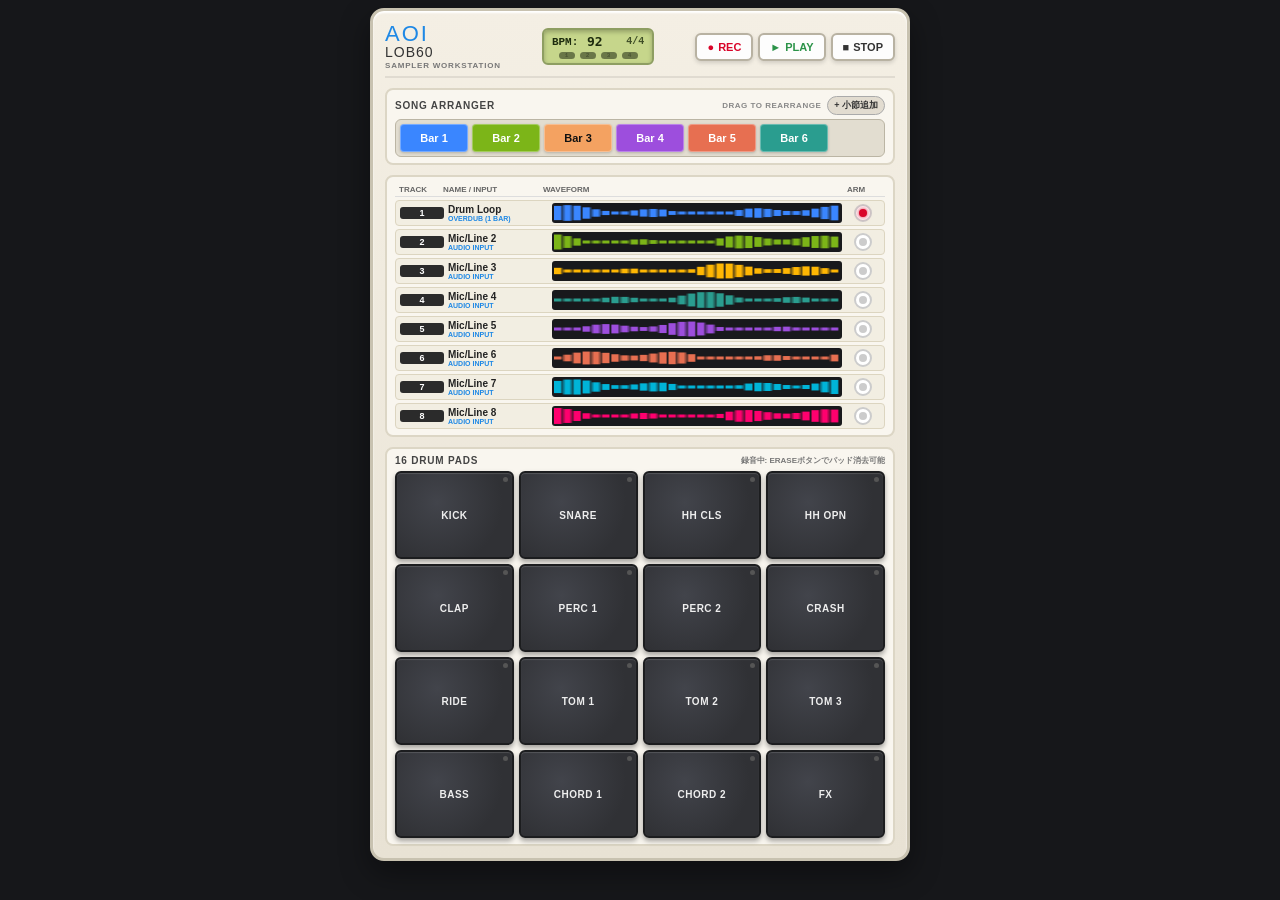
==== index.html @ dfa98d3d "Initial release of AOI LOB60 Sampler Workstation PWA" ====
<!DOCTYPE html>
<html lang="ja">
<head>
  <meta charset="UTF-8">
  <meta name="viewport" content="width=device-width, initial-scale=1.0, maximum-scale=1.0, user-scalable=no">
  <title>AOI LOB60 - Sampler Workstation</title>
    <link rel="manifest" href="manifest.json">
  <link rel="apple-touch-icon" href="icon-192.png">
  <meta name="apple-mobile-web-app-capable" content="yes">
  <meta name="apple-mobile-web-app-status-bar-style" content="black-translucent">
  <meta name="apple-mobile-web-app-title" content="LOB60">
  <meta name="theme-color" content="#ece7db">
  <link rel="stylesheet" href="style.css">
</head>
<body>
  <div class="lob-chassis">
    <!-- Header: Branding, LCD Metronome, Transport -->
    <header class="lob-header">
      <div class="brand-group">
        <div class="brand-aoi">AOI</div>
        <div class="model-lob60">LOB60</div>
        <div class="brand-sub">SAMPLER WORKSTATION</div>
      </div>

      <!-- LCD with BPM & Visual LED Metronome -->
      <div class="lcd-box">
        <div class="lcd-top-row">
          <span class="lcd-bpm-label">BPM:</span>
          <input type="number" id="bpm-input" value="92" min="50" max="220" class="lcd-bpm-input">
          <span class="lcd-time">4/4</span>
        </div>
        <div class="led-metronome">
          <div class="metro-led" id="led-1">1</div>
          <div class="metro-led" id="led-2">2</div>
          <div class="metro-led" id="led-3">3</div>
          <div class="metro-led" id="led-4">4</div>
        </div>
      </div>

      <!-- Transport: REC / ERASE, PLAY, STOP -->
      <div class="transport-group">
        <button id="btn-rec-erase" class="btn-transport btn-rec" title="録音 / 消去">
          <span id="rec-dot" class="rec-dot">●</span>
          <span id="rec-label">REC</span>
        </button>
        <button id="btn-play" class="btn-transport btn-play">
          <span class="icon">►</span> PLAY
        </button>
        <button id="btn-stop" class="btn-transport btn-stop">
          <span class="icon">■</span> STOP
        </button>
      </div>
    </header>

    <!-- 1. Song Arranger (SINGLE Horizontal Measure Bar) -->
    <section class="section-box arranger-box">
      <div class="section-header">
        <span class="section-title">SONG ARRANGER</span>
        <div class="arranger-tools">
          <span class="drag-hint">DRAG TO REARRANGE</span>
          <button id="btn-add-bar" class="btn-pill">+ 小節追加</button>
        </div>
      </div>
      <!-- Single Horizontal Row of Measure Blocks -->
      <div id="bars-timeline" class="bars-timeline">
        <!-- Rendered by app.js: [Bar 1] [Bar 2] [Bar 3]... -->
      </div>
    </section>

    <!-- 2. 8 Tracks List -->
    <section class="section-box tracks-box">
      <div class="tracks-header-row">
        <span>TRACK</span>
        <span>NAME / INPUT</span>
        <span>WAVEFORM</span>
        <span>ARM</span>
      </div>
      <div id="tracks-list" class="tracks-list">
        <!-- Track 1: Drum Loop (1 Bar Overdub) -->
        <!-- Tracks 2-8: Mic/Line Input Tracks with Waveforms -->
      </div>
    </section>

    <!-- 3. 16 Drum Pads (Restored 4x4 Matrix) -->
    <section class="pads-section">
      <div class="pads-header">
        <span class="pads-title">16 DRUM PADS</span>
        <span id="erase-mode-hint" class="erase-hint">録音中: ERASEボタンでパッド消去可能</span>
      </div>
      <div id="pads-grid" class="pads-grid">
        <!-- 4x4 Matrix of 16 MPC Pads rendered by app.js -->
      </div>
    </section>
  </div>

  <script src="synth.js"></script>
  <script src="app.js"></script>

  <script>
    if ('serviceWorker' in navigator) {
      navigator.serviceWorker.register('./sw.js').catch(() => {});
    }
  </script>
</body>
</html>
---- style.css ----
/* AOI LOB60 Sampler Workstation with Erase & 16 Pads */

:root {
  --chassis-bg: #ece7db;
  --chassis-border: #c8c2b0;
  --panel-bg: #f9f6ef;
  --panel-border: #dcd6c5;
  --lcd-bg: #c6d68b;
  --lcd-text: #1d2b0e;
  --accent-blue: #1e88e5;
  --accent-red: #d90429;
  --accent-orange: #f77f00;
  --accent-green: #2b9348;
}

* {
  box-sizing: border-box;
  margin: 0;
  padding: 0;
  user-select: none;
  -webkit-user-select: none;
}

body {
  background: var(--pickle-surface-page, #16171a);
  color: #2b2b2b;
  font-family: -apple-system, BlinkMacSystemFont, "Segoe UI", Roboto, sans-serif;
  display: flex;
  justify-content: center;
  align-items: flex-start;
  min-height: 100vh;
  padding: 8px;
}

/* Chassis */
.lob-chassis {
  background: linear-gradient(180deg, #f4efe4 0%, #e8e2d4 100%);
  border: 3px solid var(--chassis-border);
  border-radius: 14px;
  box-shadow: 0 12px 30px rgba(0, 0, 0, 0.4), inset 0 2px 2px #fff;
  width: 100%;
  max-width: 540px;
  padding: 12px;
  display: flex;
  flex-direction: column;
  gap: 10px;
}

/* Header */
.lob-header {
  display: flex;
  justify-content: space-between;
  align-items: center;
  gap: 8px;
  padding-bottom: 6px;
  border-bottom: 2px solid rgba(0, 0, 0, 0.08);
}

.brand-group {
  display: flex;
  flex-direction: column;
}

.brand-aoi {
  font-family: 'Arial Black', Impact, sans-serif;
  font-size: 22px;
  line-height: 1;
  color: var(--accent-blue);
  letter-spacing: 2px;
}

.model-lob60 {
  font-family: 'Arial Black', sans-serif;
  font-size: 14px;
  color: #333;
  line-height: 1.1;
  letter-spacing: 1px;
}

.brand-sub {
  font-size: 8px;
  font-weight: 800;
  color: #777;
  letter-spacing: 0.8px;
  margin-top: 1px;
}

/* LCD Display & Visual Metronome */
.lcd-box {
  background: var(--lcd-bg);
  border: 2px solid #8e9e62;
  border-radius: 6px;
  box-shadow: inset 0 2px 4px rgba(0,0,0,0.25);
  padding: 4px 8px;
  font-family: 'Courier New', Courier, monospace;
  color: var(--lcd-text);
  font-weight: 900;
  display: flex;
  flex-direction: column;
  align-items: center;
  gap: 3px;
}

.lcd-top-row {
  display: flex;
  align-items: center;
  gap: 4px;
}

.lcd-bpm-label {
  font-size: 11px;
}

.lcd-bpm-input {
  background: transparent;
  border: none;
  font-family: monospace;
  font-size: 13px;
  font-weight: 900;
  color: var(--lcd-text);
  width: 40px;
  text-align: center;
}

.lcd-time {
  font-size: 10px;
  opacity: 0.8;
}

/* 4-Beat LED Metronome */
.led-metronome {
  display: flex;
  gap: 5px;
}

.metro-led {
  width: 16px;
  height: 7px;
  background: #6a7748;
  border-radius: 4px;
  font-size: 6px;
  color: #4a5433;
  display: flex;
  align-items: center;
  justify-content: center;
  transition: background 0.05s, box-shadow 0.05s;
}

.metro-led.flash {
  background: #00ff66 !important;
  color: #000;
  box-shadow: 0 0 8px #00ff66;
}

/* Transport */
.transport-group {
  display: flex;
  gap: 5px;
}

.btn-transport {
  background: #fdfdfd;
  border: 2px solid #b8b2a2;
  border-radius: 6px;
  padding: 6px 10px;
  font-size: 11px;
  font-weight: 900;
  cursor: pointer;
  box-shadow: 0 2px 4px rgba(0,0,0,0.15);
  display: flex;
  align-items: center;
  gap: 4px;
  color: #333;
  transition: all 0.08s;
}

.btn-transport:active {
  transform: translateY(2px);
}

/* Rec Button / Erase Mode */
.btn-rec {
  color: var(--accent-red);
}

.rec-dot {
  color: var(--accent-red);
}

/* When Recording is active, button turns ORANGE ERASE */
.btn-rec.erase-mode {
  background: var(--accent-orange) !important;
  color: #fff !important;
  border-color: #d66800 !important;
  box-shadow: 0 0 10px rgba(247, 127, 0, 0.8) !important;
}

.btn-rec.erase-mode .rec-dot {
  color: #fff;
  animation: blink-dot 0.6s infinite alternate;
}

@keyframes blink-dot {
  from { opacity: 0.3; }
  to { opacity: 1; }
}

.btn-play {
  color: var(--accent-green);
}

.btn-play.active {
  background: var(--accent-green);
  color: #fff;
  border-color: #1b6330;
  box-shadow: 0 0 8px rgba(43, 147, 72, 0.6);
}

.btn-stop {
  color: #333;
}

/* Section Box */
.section-box {
  background: var(--panel-bg);
  border: 2px solid var(--panel-border);
  border-radius: 8px;
  padding: 6px 8px;
}

.section-header {
  display: flex;
  justify-content: space-between;
  align-items: center;
  margin-bottom: 4px;
}

.section-title {
  font-size: 10px;
  font-weight: 900;
  color: #444;
  letter-spacing: 0.8px;
}

.arranger-tools {
  display: flex;
  align-items: center;
  gap: 6px;
}

.drag-hint {
  font-size: 8px;
  font-weight: 800;
  color: #888;
  letter-spacing: 0.5px;
}

.btn-pill {
  background: #e2dcd0;
  border: 1px solid #aaa;
  border-radius: 12px;
  font-size: 9px;
  font-weight: bold;
  padding: 2px 6px;
  cursor: pointer;
  color: #333;
}

/* 1. Song Arranger (Single Horizontal Bar) */
.bars-timeline {
  display: flex;
  gap: 4px;
  background: #e2ddd0;
  border: 1px solid #bbb5a4;
  border-radius: 6px;
  padding: 4px;
  overflow-x: auto;
  min-height: 38px;
  align-items: center;
}

.bar-pill {
  flex: 0 0 68px;
  height: 28px;
  background: #333;
  color: #fff;
  border-radius: 4px;
  display: flex;
  align-items: center;
  justify-content: center;
  font-size: 11px;
  font-weight: 800;
  cursor: grab;
  box-shadow: 0 1px 3px rgba(0,0,0,0.2);
  border: 1px solid rgba(255,255,255,0.3);
  transition: transform 0.1s, border-color 0.1s;
}

.bar-pill.active-playing {
  border-color: #1dfc88;
  box-shadow: 0 0 8px #1dfc88;
  transform: scale(1.05);
}

.bar-pill.dragging {
  opacity: 0.4;
}

.bar-pill.drag-over {
  border-color: #1e88e5;
  transform: translateY(-2px);
}

.bar-p-0 { background: #3a86ff; }
.bar-p-1 { background: #7cb518; }
.bar-p-2 { background: #f4a261; color: #111; }
.bar-p-3 { background: #9d4edd; }
.bar-p-4 { background: #e76f51; }
.bar-p-5 { background: #2a9d8f; }

/* 2. Tracks List */
.tracks-header-row {
  display: grid;
  grid-template-columns: 44px 100px 1fr 34px;
  font-size: 8px;
  font-weight: 900;
  color: #666;
  padding: 2px 4px;
  border-bottom: 1px solid #ddd;
  margin-bottom: 3px;
}

.tracks-list {
  display: flex;
  flex-direction: column;
  gap: 3px;
}

.track-row {
  display: grid;
  grid-template-columns: 44px 100px 1fr 34px;
  align-items: center;
  background: #f2eee2;
  border: 1px solid #dcd5c0;
  border-radius: 4px;
  padding: 2px 4px;
  gap: 4px;
}

.track-id-badge {
  background: #2b2b2b;
  color: #fff;
  font-size: 9px;
  font-weight: 900;
  border-radius: 3px;
  padding: 1px 4px;
  text-align: center;
}

.track-name-box {
  display: flex;
  flex-direction: column;
}

.track-name-text {
  font-size: 10px;
  font-weight: 800;
  color: #222;
}

.track-tag-text {
  font-size: 7px;
  font-weight: 700;
  color: #1e88e5;
}

.track-waveform-box {
  background: #18191c;
  border-radius: 3px;
  height: 20px;
  display: flex;
  align-items: center;
  padding: 0 2px;
  overflow: hidden;
}

.waveform-canvas {
  width: 100%;
  height: 100%;
}

.btn-arm {
  width: 18px;
  height: 18px;
  border-radius: 50%;
  background: #fff;
  border: 2px solid #ccc;
  display: flex;
  align-items: center;
  justify-content: center;
  cursor: pointer;
  margin: 0 auto;
}

.arm-dot {
  width: 8px;
  height: 8px;
  border-radius: 50%;
  background: #ccc;
}

.btn-arm.armed .arm-dot {
  background: var(--accent-red);
  box-shadow: 0 0 5px var(--accent-red);
}

/* 3. 16 Drum Pads (4x4 Matrix) */
.pads-section {
  background: var(--panel-bg);
  border: 2px solid var(--panel-border);
  border-radius: 8px;
  padding: 6px 8px;
}

.pads-header {
  display: flex;
  justify-content: space-between;
  align-items: center;
  margin-bottom: 5px;
}

.pads-title {
  font-size: 10px;
  font-weight: 900;
  color: #444;
  letter-spacing: 0.8px;
}

.erase-hint {
  font-size: 8px;
  font-weight: 700;
  color: #777;
}

.pads-grid {
  display: grid;
  grid-template-columns: repeat(4, 1fr);
  gap: 5px;
}

.mpc-pad {
  aspect-ratio: 1.35;
  background: radial-gradient(circle at 35% 35%, #42444b 0%, #303135 70%);
  border: 2px solid #1c1d1f;
  border-radius: 6px;
  box-shadow: 0 3px 5px rgba(0,0,0,0.35), inset 0 1px 1px rgba(255,255,255,0.15);
  display: flex;
  flex-direction: column;
  justify-content: center;
  align-items: center;
  position: relative;
  cursor: pointer;
  color: #eee;
  transition: transform 0.05s, box-shadow 0.05s;
}

.mpc-pad:active, .mpc-pad.pressed {
  transform: translateY(1px) scale(0.97);
  background: #25262a;
}

.pad-led {
  position: absolute;
  top: 4px;
  right: 4px;
  width: 5px;
  height: 5px;
  border-radius: 50%;
  background: #555;
}

.mpc-pad.lit .pad-led {
  background: #00ff66;
  box-shadow: 0 0 5px #00ff66;
}

.mpc-pad.erased {
  border-color: var(--accent-orange);
  box-shadow: 0 0 8px var(--accent-orange);
}

.pad-label {
  font-size: 10px;
  font-weight: 900;
  letter-spacing: 0.5px;
}
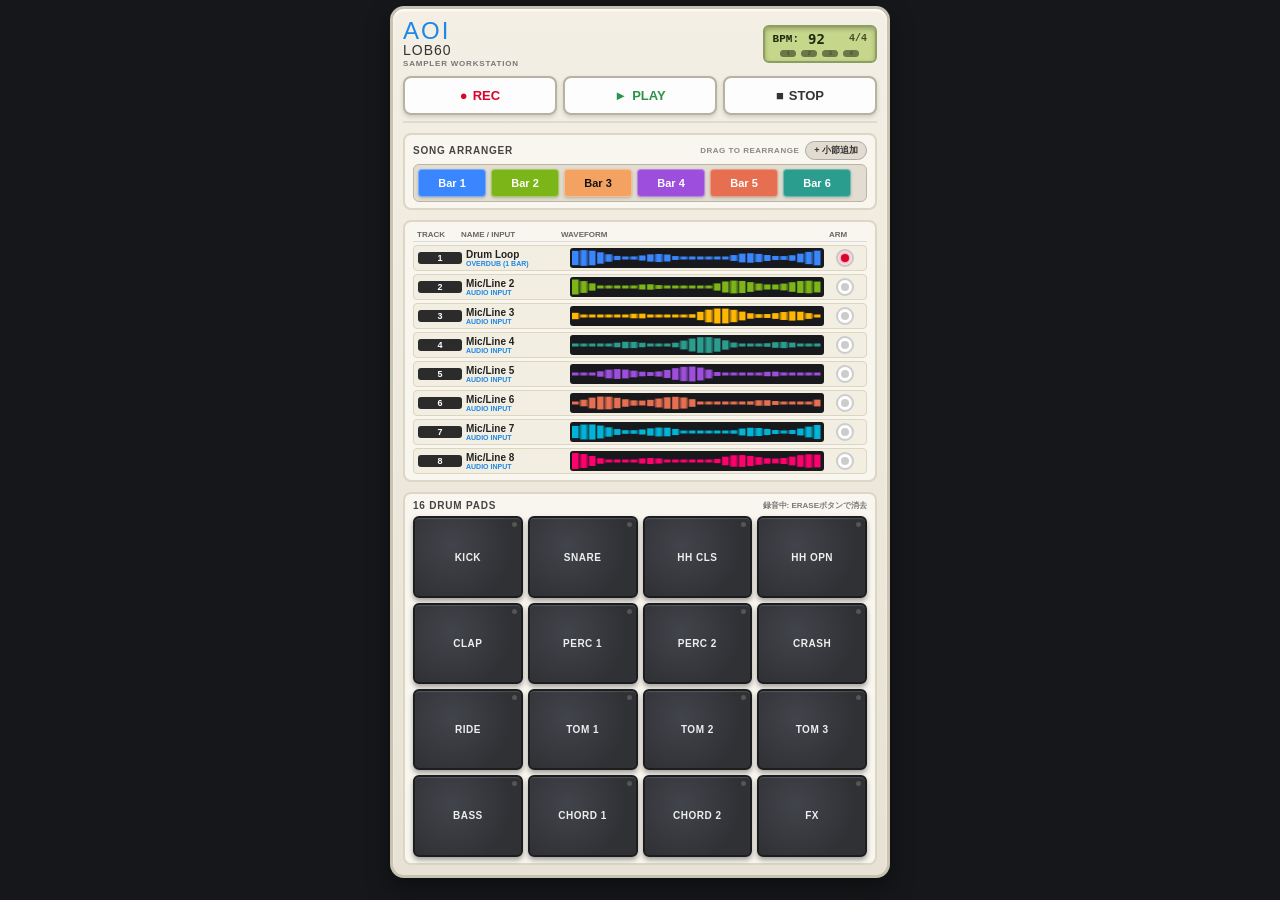
==== commit 7a396013: "Fix header layout for mobile: move transport buttons to full-width row" ====
--- a/index.html
+++ b/index.html
@@ -2,9 +2,9 @@
 <html lang="ja">
 <head>
   <meta charset="UTF-8">
-  <meta name="viewport" content="width=device-width, initial-scale=1.0, maximum-scale=1.0, user-scalable=no">
+  <meta name="viewport" content="width=device-width, initial-scale=1.0, maximum-scale=1.0, user-scalable=no, viewport-fit=cover">
   <title>AOI LOB60 - Sampler Workstation</title>
-    <link rel="manifest" href="manifest.json">
+  <link rel="manifest" href="manifest.json">
   <link rel="apple-touch-icon" href="icon-192.png">
   <meta name="apple-mobile-web-app-capable" content="yes">
   <meta name="apple-mobile-web-app-status-bar-style" content="black-translucent">
@@ -16,28 +16,30 @@
   <div class="lob-chassis">
     <!-- Header: Branding, LCD Metronome, Transport -->
     <header class="lob-header">
-      <div class="brand-group">
-        <div class="brand-aoi">AOI</div>
-        <div class="model-lob60">LOB60</div>
-        <div class="brand-sub">SAMPLER WORKSTATION</div>
-      </div>
+      <!-- Top Row: Brand & LCD Metronome -->
+      <div class="header-top">
+        <div class="brand-group">
+          <div class="brand-aoi">AOI</div>
+          <div class="model-lob60">LOB60</div>
+          <div class="brand-sub">SAMPLER WORKSTATION</div>
+        </div>
 
-      <!-- LCD with BPM & Visual LED Metronome -->
-      <div class="lcd-box">
-        <div class="lcd-top-row">
-          <span class="lcd-bpm-label">BPM:</span>
-          <input type="number" id="bpm-input" value="92" min="50" max="220" class="lcd-bpm-input">
-          <span class="lcd-time">4/4</span>
-        </div>
-        <div class="led-metronome">
-          <div class="metro-led" id="led-1">1</div>
-          <div class="metro-led" id="led-2">2</div>
-          <div class="metro-led" id="led-3">3</div>
-          <div class="metro-led" id="led-4">4</div>
+        <div class="lcd-box">
+          <div class="lcd-top-row">
+            <span class="lcd-bpm-label">BPM:</span>
+            <input type="number" id="bpm-input" value="92" min="50" max="220" class="lcd-bpm-input">
+            <span class="lcd-time">4/4</span>
+          </div>
+          <div class="led-metronome">
+            <div class="metro-led" id="led-1">1</div>
+            <div class="metro-led" id="led-2">2</div>
+            <div class="metro-led" id="led-3">3</div>
+            <div class="metro-led" id="led-4">4</div>
+          </div>
         </div>
       </div>
 
-      <!-- Transport: REC / ERASE, PLAY, STOP -->
+      <!-- Transport Row: REC/ERASE, PLAY, STOP (Full width, responsive) -->
       <div class="transport-group">
         <button id="btn-rec-erase" class="btn-transport btn-rec" title="録音 / 消去">
           <span id="rec-dot" class="rec-dot">●</span>
@@ -85,7 +87,7 @@
     <section class="pads-section">
       <div class="pads-header">
         <span class="pads-title">16 DRUM PADS</span>
-        <span id="erase-mode-hint" class="erase-hint">録音中: ERASEボタンでパッド消去可能</span>
+        <span id="erase-mode-hint" class="erase-hint">録音中: ERASEボタンで消去</span>
       </div>
       <div id="pads-grid" class="pads-grid">
         <!-- 4x4 Matrix of 16 MPC Pads rendered by app.js -->
--- a/style.css
+++ b/style.css
@@ -1,4 +1,4 @@
-/* AOI LOB60 Sampler Workstation with Erase & 16 Pads */
+/* AOI LOB60 Sampler Workstation Stylesheet - Fully Mobile Responsive */
 
 :root {
   --chassis-bg: #ece7db;
@@ -19,6 +19,7 @@
   padding: 0;
   user-select: none;
   -webkit-user-select: none;
+  -webkit-tap-highlight-color: transparent;
 }
 
 body {
@@ -29,7 +30,9 @@
   justify-content: center;
   align-items: flex-start;
   min-height: 100vh;
-  padding: 8px;
+  padding: 6px;
+  overflow-x: hidden;
+  width: 100%;
 }
 
 /* Chassis */
@@ -37,23 +40,31 @@
   background: linear-gradient(180deg, #f4efe4 0%, #e8e2d4 100%);
   border: 3px solid var(--chassis-border);
   border-radius: 14px;
-  box-shadow: 0 12px 30px rgba(0, 0, 0, 0.4), inset 0 2px 2px #fff;
-  width: 100%;
-  max-width: 540px;
-  padding: 12px;
+  box-shadow: 0 10px 24px rgba(0, 0, 0, 0.4), inset 0 2px 2px #fff;
+  width: 100%;
+  max-width: 500px;
+  padding: 10px;
   display: flex;
   flex-direction: column;
   gap: 10px;
+  overflow: hidden;
 }
 
 /* Header */
 .lob-header {
   display: flex;
-  justify-content: space-between;
-  align-items: center;
+  flex-direction: column;
   gap: 8px;
   padding-bottom: 6px;
   border-bottom: 2px solid rgba(0, 0, 0, 0.08);
+  width: 100%;
+}
+
+.header-top {
+  display: flex;
+  justify-content: space-between;
+  align-items: center;
+  width: 100%;
 }
 
 .brand-group {
@@ -63,7 +74,7 @@
 
 .brand-aoi {
   font-family: 'Arial Black', Impact, sans-serif;
-  font-size: 22px;
+  font-size: 24px;
   line-height: 1;
   color: var(--accent-blue);
   letter-spacing: 2px;
@@ -115,10 +126,10 @@
   background: transparent;
   border: none;
   font-family: monospace;
-  font-size: 13px;
+  font-size: 14px;
   font-weight: 900;
   color: var(--lcd-text);
-  width: 40px;
+  width: 42px;
   text-align: center;
 }
 
@@ -152,24 +163,28 @@
   box-shadow: 0 0 8px #00ff66;
 }
 
-/* Transport */
+/* Transport Row (Full width, 3 equal buttons) */
 .transport-group {
   display: flex;
-  gap: 5px;
+  width: 100%;
+  gap: 6px;
 }
 
 .btn-transport {
+  flex: 1;
+  min-width: 0;
   background: #fdfdfd;
   border: 2px solid #b8b2a2;
-  border-radius: 6px;
-  padding: 6px 10px;
-  font-size: 11px;
+  border-radius: 8px;
+  padding: 10px 4px;
+  font-size: 13px;
   font-weight: 900;
   cursor: pointer;
   box-shadow: 0 2px 4px rgba(0,0,0,0.15);
   display: flex;
-  align-items: center;
-  gap: 4px;
+  justify-content: center;
+  align-items: center;
+  gap: 5px;
   color: #333;
   transition: all 0.08s;
 }
@@ -178,7 +193,6 @@
   transform: translateY(2px);
 }
 
-/* Rec Button / Erase Mode */
 .btn-rec {
   color: var(--accent-red);
 }
@@ -187,7 +201,6 @@
   color: var(--accent-red);
 }
 
-/* When Recording is active, button turns ORANGE ERASE */
 .btn-rec.erase-mode {
   background: var(--accent-orange) !important;
   color: #fff !important;
@@ -226,6 +239,7 @@
   border: 2px solid var(--panel-border);
   border-radius: 8px;
   padding: 6px 8px;
+  width: 100%;
 }
 
 .section-header {
@@ -233,6 +247,8 @@
   justify-content: space-between;
   align-items: center;
   margin-bottom: 4px;
+  flex-wrap: wrap;
+  gap: 4px;
 }
 
 .section-title {
@@ -261,7 +277,7 @@
   border-radius: 12px;
   font-size: 9px;
   font-weight: bold;
-  padding: 2px 6px;
+  padding: 2px 8px;
   cursor: pointer;
   color: #333;
 }
@@ -269,7 +285,7 @@
 /* 1. Song Arranger (Single Horizontal Bar) */
 .bars-timeline {
   display: flex;
-  gap: 4px;
+  gap: 5px;
   background: #e2ddd0;
   border: 1px solid #bbb5a4;
   border-radius: 6px;
@@ -277,6 +293,7 @@
   overflow-x: auto;
   min-height: 38px;
   align-items: center;
+  width: 100%;
 }
 
 .bar-pill {
@@ -302,15 +319,6 @@
   transform: scale(1.05);
 }
 
-.bar-pill.dragging {
-  opacity: 0.4;
-}
-
-.bar-pill.drag-over {
-  border-color: #1e88e5;
-  transform: translateY(-2px);
-}
-
 .bar-p-0 { background: #3a86ff; }
 .bar-p-1 { background: #7cb518; }
 .bar-p-2 { background: #f4a261; color: #111; }
@@ -334,6 +342,7 @@
   display: flex;
   flex-direction: column;
   gap: 3px;
+  width: 100%;
 }
 
 .track-row {
@@ -420,6 +429,7 @@
   border: 2px solid var(--panel-border);
   border-radius: 8px;
   padding: 6px 8px;
+  width: 100%;
 }
 
 .pads-header {
@@ -446,6 +456,7 @@
   display: grid;
   grid-template-columns: repeat(4, 1fr);
   gap: 5px;
+  width: 100%;
 }
 
 .mpc-pad {
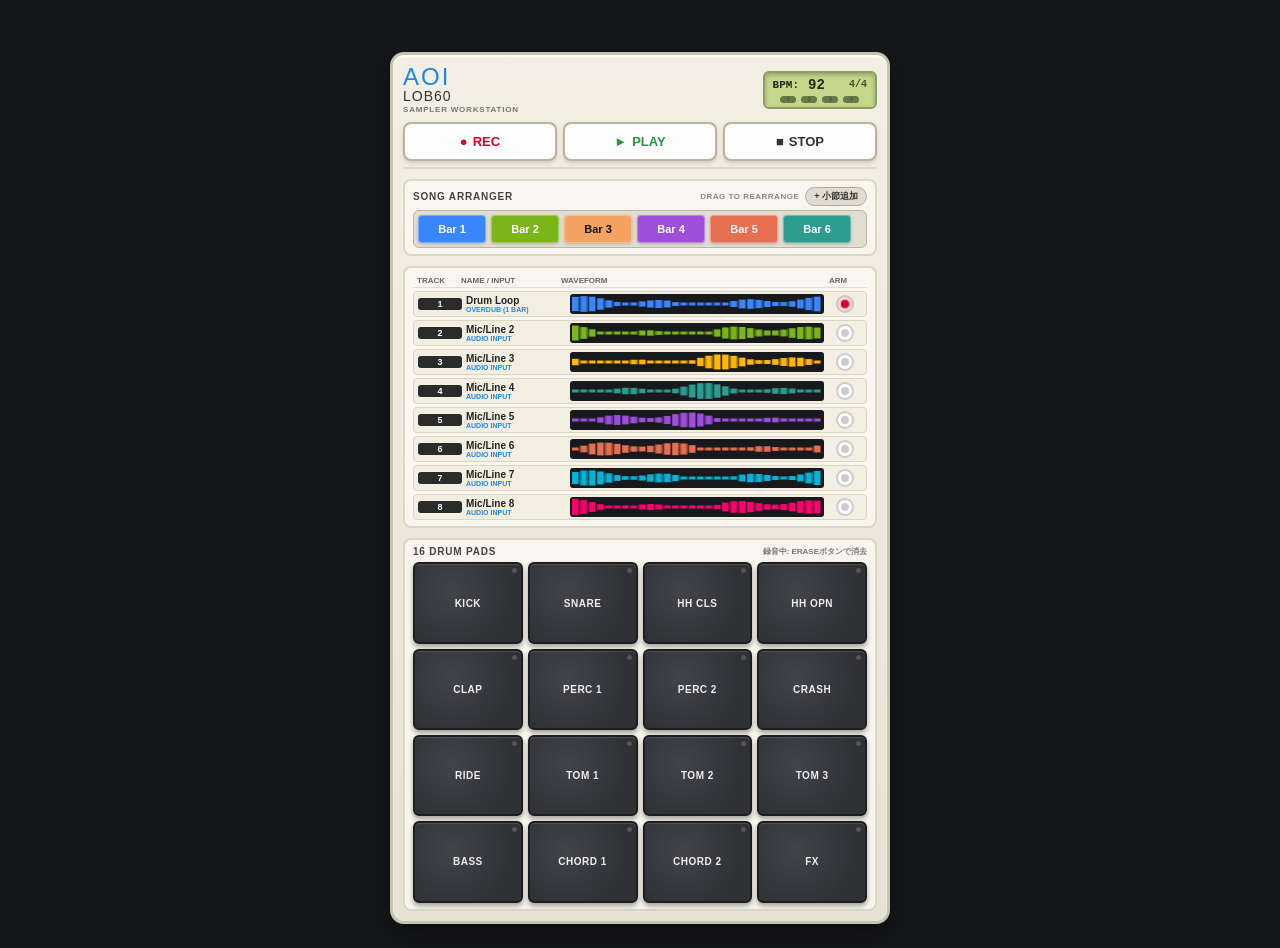
==== commit 8959a7c0: "Add iPhone safe area padding: lower chassis below status bar/Dynamic Island (v4)" ====
--- a/index.html
+++ b/index.html
@@ -10,7 +10,7 @@
   <meta name="apple-mobile-web-app-status-bar-style" content="black-translucent">
   <meta name="apple-mobile-web-app-title" content="LOB60">
   <meta name="theme-color" content="#ece7db">
-  <link rel="stylesheet" href="style.css">
+  <link rel="stylesheet" href="style.css?v=4">
 </head>
 <body>
   <div class="lob-chassis">
@@ -95,12 +95,14 @@
     </section>
   </div>
 
-  <script src="synth.js"></script>
-  <script src="app.js"></script>
+  <script src="synth.js?v=4"></script>
+  <script src="app.js?v=4"></script>
 
   <script>
     if ('serviceWorker' in navigator) {
-      navigator.serviceWorker.register('./sw.js').catch(() => {});
+      navigator.serviceWorker.register('./sw.js?v=4').then((reg) => {
+        reg.update();
+      }).catch(() => {});
     }
   </script>
 </body>
--- a/style.css
+++ b/style.css
@@ -30,7 +30,11 @@
   justify-content: center;
   align-items: flex-start;
   min-height: 100vh;
-  padding: 6px;
+  /* iPhone Notch / Dynamic Island Safe Area Support */
+  padding-top: max(52px, env(safe-area-inset-top, 52px));
+  padding-bottom: max(24px, env(safe-area-inset-bottom, 24px));
+  padding-left: max(8px, env(safe-area-inset-left, 8px));
+  padding-right: max(8px, env(safe-area-inset-right, 8px));
   overflow-x: hidden;
   width: 100%;
 }
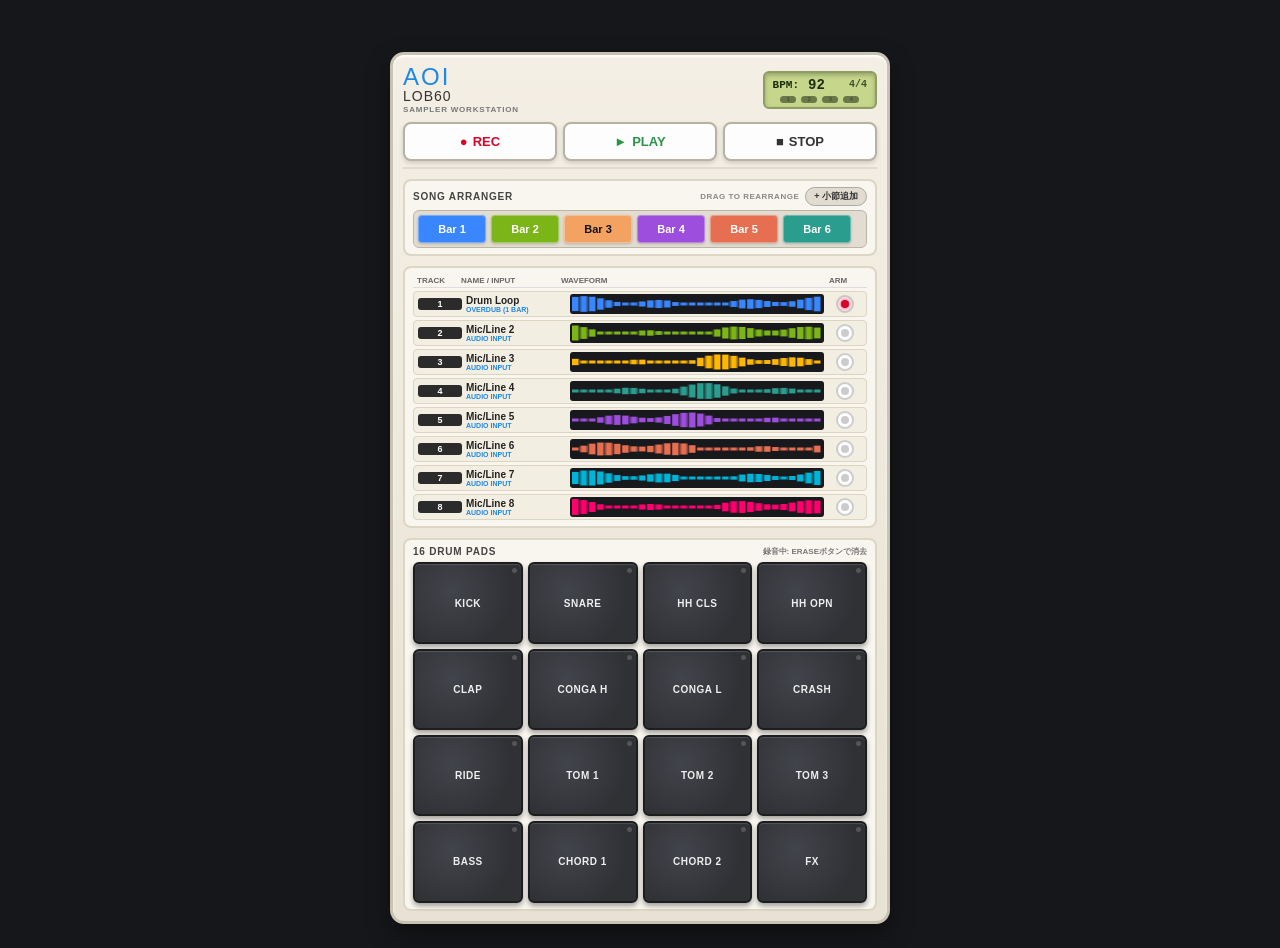
==== commit 5d1652db: "Tuned sound synthesis: real Crash, Ride ping, tuned Toms 1-3, high/low Congas, distinct Chords 1-2 (" ====
--- a/index.html
+++ b/index.html
@@ -10,7 +10,7 @@
   <meta name="apple-mobile-web-app-status-bar-style" content="black-translucent">
   <meta name="apple-mobile-web-app-title" content="LOB60">
   <meta name="theme-color" content="#ece7db">
-  <link rel="stylesheet" href="style.css?v=4">
+  <link rel="stylesheet" href="style.css?v=5">
 </head>
 <body>
   <div class="lob-chassis">
@@ -95,12 +95,12 @@
     </section>
   </div>
 
-  <script src="synth.js?v=4"></script>
-  <script src="app.js?v=4"></script>
+  <script src="synth.js?v=5"></script>
+  <script src="app.js?v=5"></script>
 
   <script>
     if ('serviceWorker' in navigator) {
-      navigator.serviceWorker.register('./sw.js?v=4').then((reg) => {
+      navigator.serviceWorker.register('./sw.js?v=5').then((reg) => {
         reg.update();
       }).catch(() => {});
     }
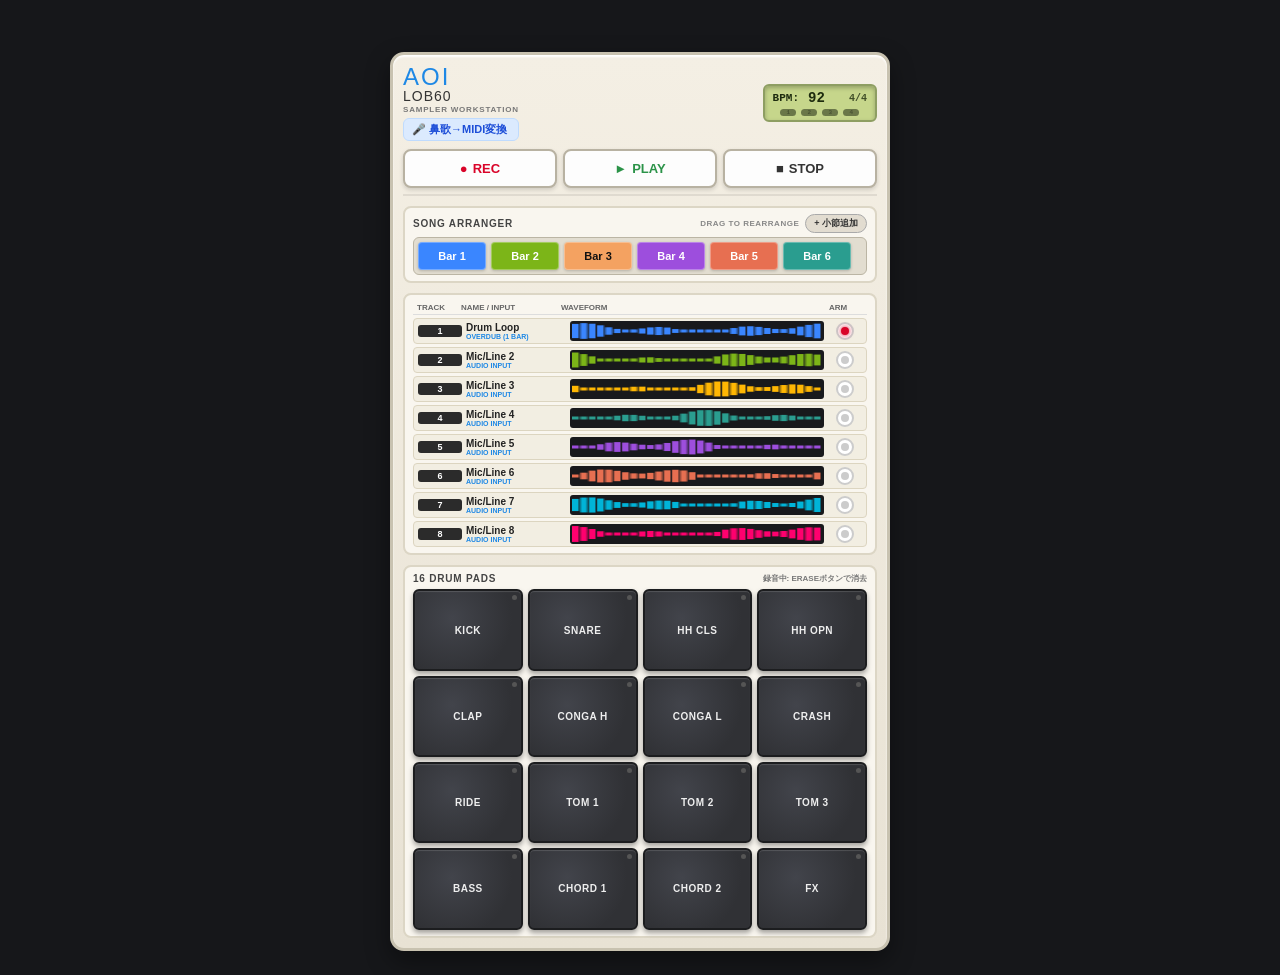
==== commit 7f319aba: "Add AOI HUM-60 Voice to MIDI workstation" ====
--- a/index.html
+++ b/index.html
@@ -22,6 +22,7 @@
           <div class="brand-aoi">AOI</div>
           <div class="model-lob60">LOB60</div>
           <div class="brand-sub">SAMPLER WORKSTATION</div>
+          <a href="hum.html" style="font-size: 11px; color: #1d4ed8; text-decoration: none; background: #dbeafe; padding: 3px 8px; border-radius: 6px; font-weight: 700; border: 1px solid #bfdbfe; margin-top: 4px; display: inline-block;">🎤 鼻歌→MIDI変換</a>
         </div>
 
         <div class="lcd-box">
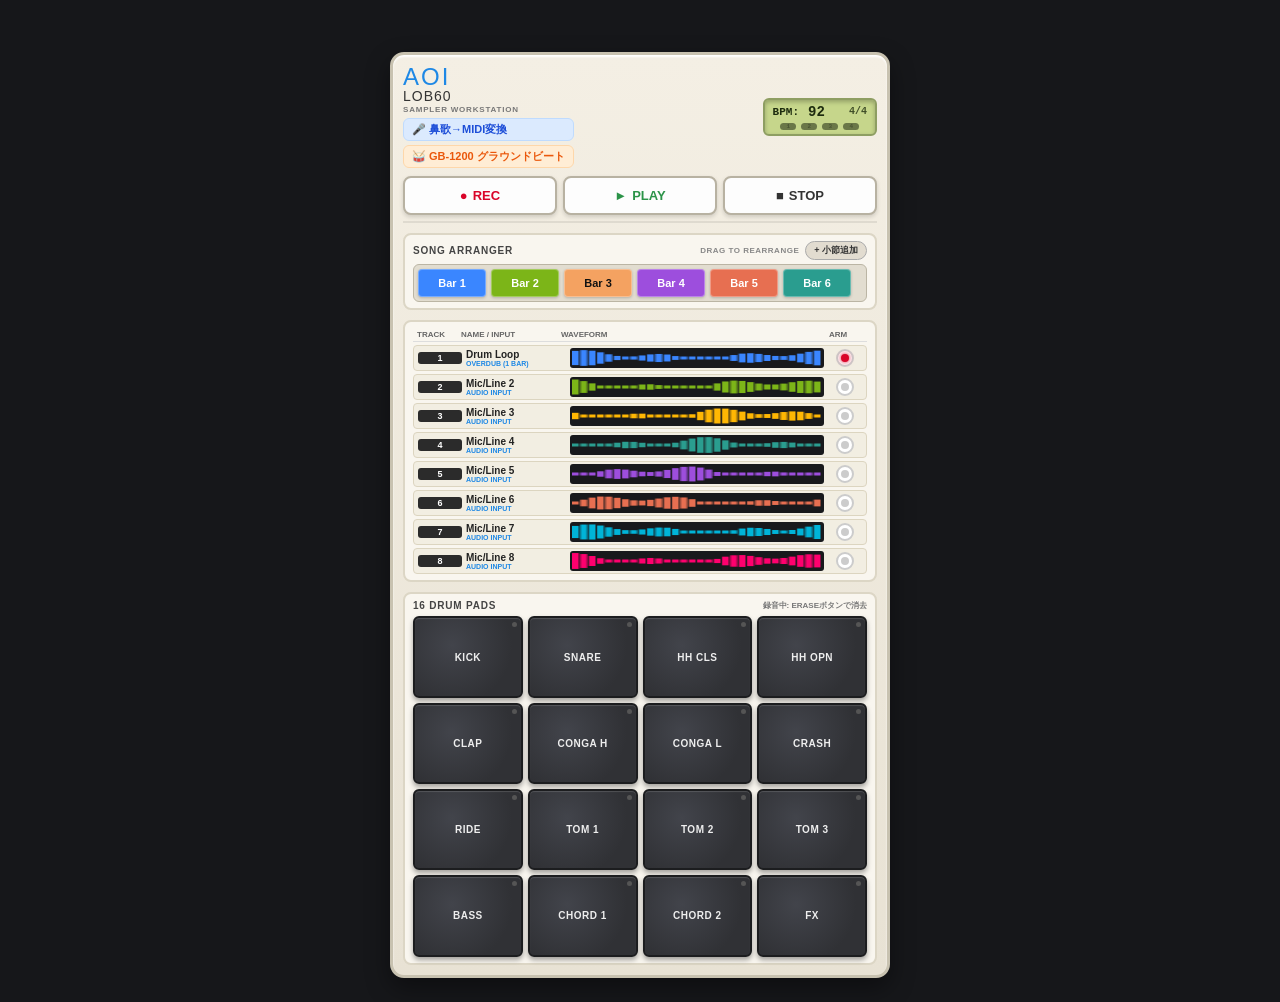
==== commit 2431cafd: "Add AOI GB-1200 Ground Beat sampling workstation with TR-909 synth and Free GM Soundfonts" ====
--- a/index.html
+++ b/index.html
@@ -23,6 +23,7 @@
           <div class="model-lob60">LOB60</div>
           <div class="brand-sub">SAMPLER WORKSTATION</div>
           <a href="hum.html" style="font-size: 11px; color: #1d4ed8; text-decoration: none; background: #dbeafe; padding: 3px 8px; border-radius: 6px; font-weight: 700; border: 1px solid #bfdbfe; margin-top: 4px; display: inline-block;">🎤 鼻歌→MIDI変換</a>
+          <a href="gb1200.html" style="font-size: 11px; color: #ea580c; text-decoration: none; background: #ffedd5; padding: 3px 8px; border-radius: 6px; font-weight: 700; border: 1px solid #fed7aa; margin-top: 4px; display: inline-block;">🥁 GB-1200 グラウンドビート</a>
         </div>
 
         <div class="lcd-box">
